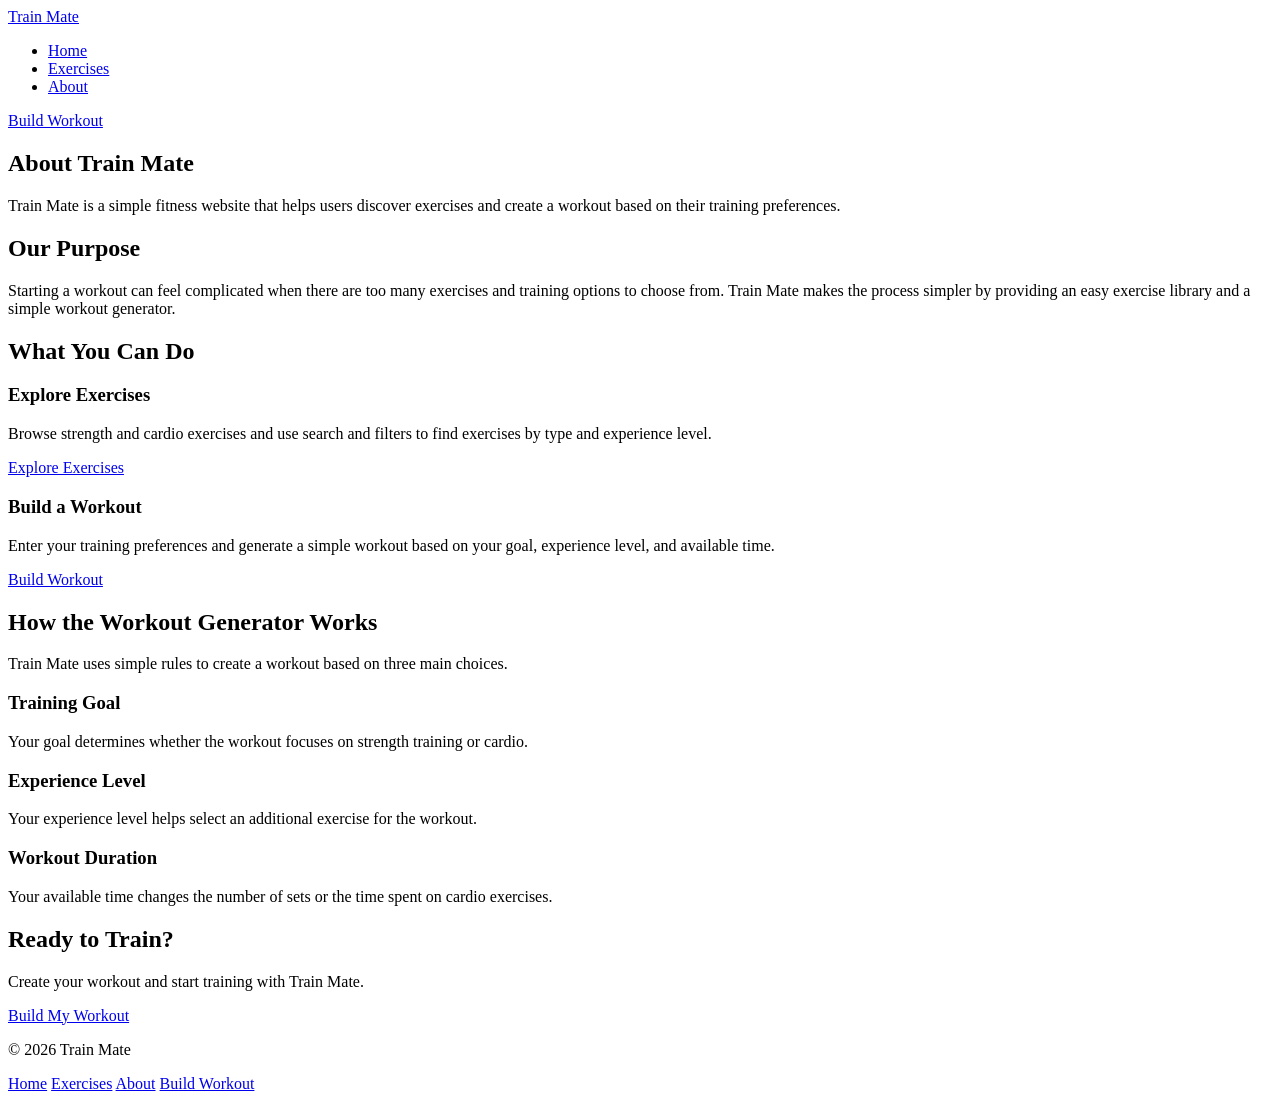
==== about.html @ 8022c373 "Build about page structure" ====
<!DOCTYPE html>
<html lang="en">

<head>
    <meta charset="UTF-8">
    <meta name="viewport" content="width=device-width, initial-scale=1.0">

    <title>About | Train Mate</title>

    <meta
        name="description"
        content="Learn about Train Mate and how it helps users discover exercises and create simple workouts."
    >

    <!-- CSS -->
    <link rel="stylesheet" href="css/style.css">
    <link rel="stylesheet" href="css/about.css">
</head>

<body>

    <!-- Header -->
    <header>

        <!-- Navigation -->
        <nav class="navbar">

            <!-- Logo -->
            <a href="index.html" class="logo">Train Mate</a>

            <!-- Navigation links -->
            <ul class="nav-links">
                <li><a href="index.html">Home</a></li>
                <li><a href="exercises.html">Exercises</a></li>
                <li><a href="about.html" aria-current="page">About</a></li>
            </ul>

            <!-- Main navigation action -->
            <a href="workout.html" class="btn">Build Workout</a>

        </nav>

    </header>

    <!-- Main content -->
    <main>

        <!-- About introduction -->
        <section class="about-intro">

            <h1>About Train Mate</h1>

            <p>
                Train Mate is a simple fitness website that helps users
                discover exercises and create a workout based on their
                training preferences.
            </p>

        </section>

        <!-- Our purpose -->
        <section class="about-purpose">

            <h2>Our Purpose</h2>

            <p>
                Starting a workout can feel complicated when there are too many
                exercises and training options to choose from. Train Mate makes
                the process simpler by providing an easy exercise library and
                a simple workout generator.
            </p>

        </section>

        <!-- Train Mate features -->
        <section class="about-features">

            <h2>What You Can Do</h2>

            <div class="feature-cards">

                <!-- Exercise library -->
                <article class="feature-card">

                    <h3>Explore Exercises</h3>

                    <p>
                        Browse strength and cardio exercises and use search
                        and filters to find exercises by type and experience level.
                    </p>

                    <a href="exercises.html" class="btn-secondary">
                        Explore Exercises
                    </a>

                </article>

                <!-- Workout builder -->
                <article class="feature-card">

                    <h3>Build a Workout</h3>

                    <p>
                        Enter your training preferences and generate a simple
                        workout based on your goal, experience level, and
                        available time.
                    </p>

                    <a href="workout.html" class="btn">
                        Build Workout
                    </a>

                </article>

            </div>

        </section>

        <!-- Workout generator information -->
        <section class="generator-info">

            <h2>How the Workout Generator Works</h2>

            <p>
                Train Mate uses simple rules to create a workout based on
                three main choices.
            </p>

            <div class="generator-steps">

                <!-- Goal -->
                <article class="generator-step">
                    <h3>Training Goal</h3>
                    <p>
                        Your goal determines whether the workout focuses on
                        strength training or cardio.
                    </p>
                </article>

                <!-- Experience -->
                <article class="generator-step">
                    <h3>Experience Level</h3>
                    <p>
                        Your experience level helps select an additional
                        exercise for the workout.
                    </p>
                </article>

                <!-- Duration -->
                <article class="generator-step">
                    <h3>Workout Duration</h3>
                    <p>
                        Your available time changes the number of sets or
                        the time spent on cardio exercises.
                    </p>
                </article>

            </div>

        </section>

        <!-- Call to action -->
        <section class="about-cta">

            <h2>Ready to Train?</h2>

            <p>
                Create your workout and start training with Train Mate.
            </p>

            <a href="workout.html" class="btn">
                Build My Workout
            </a>

        </section>

    </main>

    <!-- Footer -->
    <footer>

        <p>&copy; 2026 Train Mate</p>

        <!-- Footer navigation -->
        <nav class="footer-nav">
            <a href="index.html">Home</a>
            <a href="exercises.html">Exercises</a>
            <a href="about.html">About</a>
            <a href="workout.html">Build Workout</a>
        </nav>

    </footer>

</body>

</html>
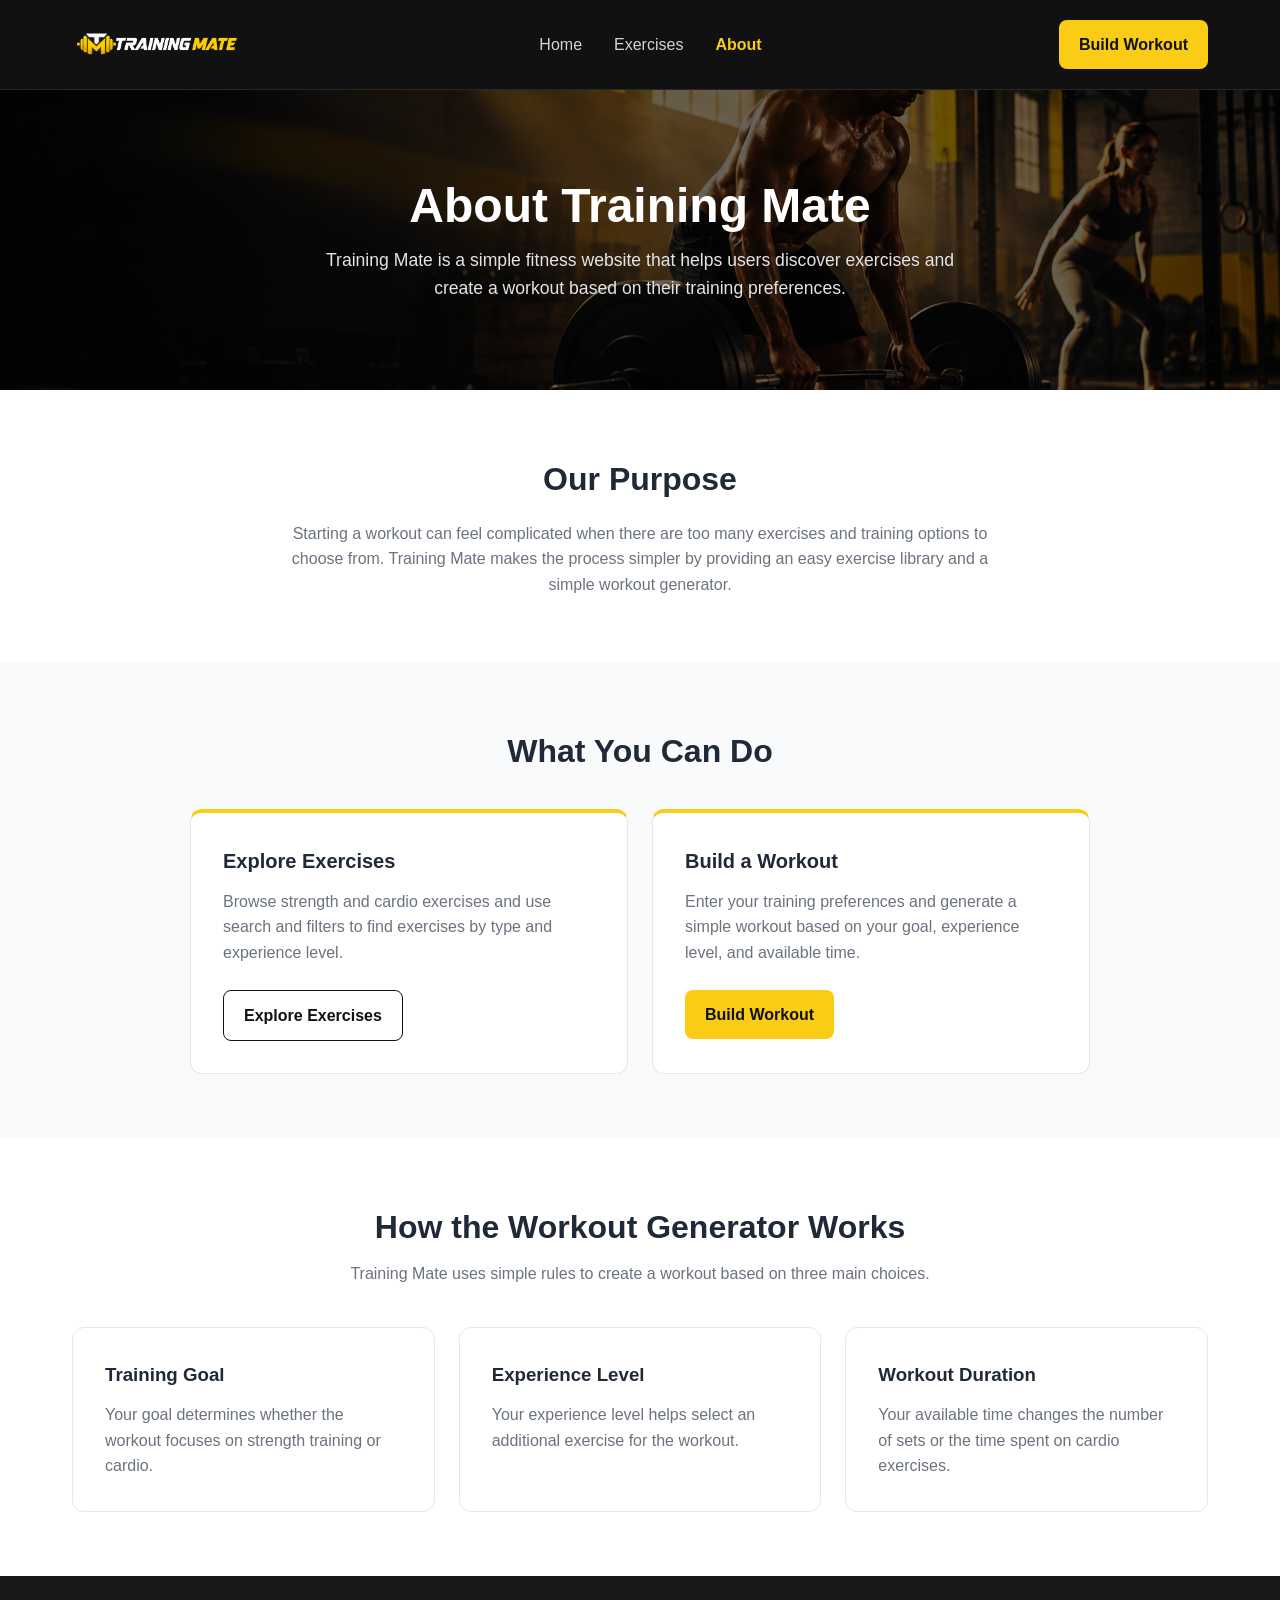
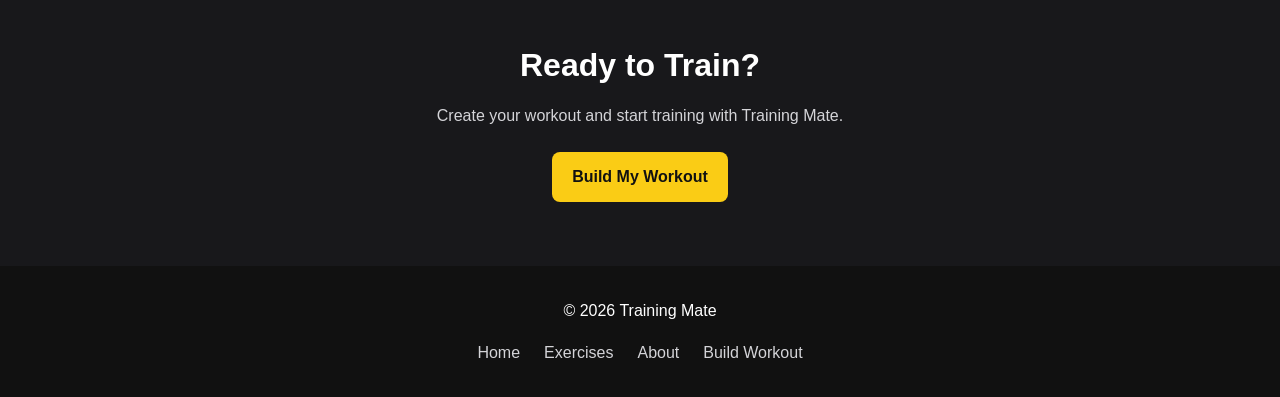
==== commit 8f2d8a3d: "Improve website design and workout functionality" ====
--- a/about.html
+++ b/about.html
@@ -5,11 +5,11 @@
     <meta charset="UTF-8">
     <meta name="viewport" content="width=device-width, initial-scale=1.0">
 
-    <title>About | Train Mate</title>
+    <title>About | Training Mate</title>
 
     <meta
         name="description"
-        content="Learn about Train Mate and how it helps users discover exercises and create simple workouts."
+        content="Learn about Training Mate and how it helps users discover exercises and create simple workouts."
     >
 
     <!-- CSS -->
@@ -21,12 +21,12 @@
 
     <!-- Header -->
     <header>
-
-        <!-- Navigation -->
         <nav class="navbar">
 
             <!-- Logo -->
-            <a href="index.html" class="logo">Train Mate</a>
+            <a href="index.html" class="logo">
+                <img src="images/general/logo.png" alt="Training Mate">
+            </a>
 
             <!-- Navigation links -->
             <ul class="nav-links">
@@ -39,49 +39,43 @@
             <a href="workout.html" class="btn">Build Workout</a>
 
         </nav>
-
     </header>
 
     <!-- Main content -->
     <main>
 
-        <!-- About introduction -->
+        <!-- About hero -->
         <section class="about-intro">
-
-            <h1>About Train Mate</h1>
-
-            <p>
-                Train Mate is a simple fitness website that helps users
-                discover exercises and create a workout based on their
-                training preferences.
-            </p>
-
+            <div>
+                <h1>About Training Mate</h1>
+                <p>
+                    Training Mate is a simple fitness website that helps users
+                    discover exercises and create a workout based on their
+                    training preferences.
+                </p>
+            </div>
         </section>
 
         <!-- Our purpose -->
         <section class="about-purpose">
-
             <h2>Our Purpose</h2>
 
             <p>
                 Starting a workout can feel complicated when there are too many
-                exercises and training options to choose from. Train Mate makes
+                exercises and training options to choose from. Training Mate makes
                 the process simpler by providing an easy exercise library and
                 a simple workout generator.
             </p>
-
         </section>
 
-        <!-- Train Mate features -->
+        <!-- Training Mate features -->
         <section class="about-features">
-
             <h2>What You Can Do</h2>
 
             <div class="feature-cards">
 
                 <!-- Exercise library -->
                 <article class="feature-card">
-
                     <h3>Explore Exercises</h3>
 
                     <p>
@@ -92,12 +86,10 @@
                     <a href="exercises.html" class="btn-secondary">
                         Explore Exercises
                     </a>
-
                 </article>
 
                 <!-- Workout builder -->
                 <article class="feature-card">
-
                     <h3>Build a Workout</h3>
 
                     <p>
@@ -109,20 +101,17 @@
                     <a href="workout.html" class="btn">
                         Build Workout
                     </a>
-
                 </article>
 
             </div>
-
         </section>
 
         <!-- Workout generator information -->
         <section class="generator-info">
-
             <h2>How the Workout Generator Works</h2>
 
             <p>
-                Train Mate uses simple rules to create a workout based on
+                Training Mate uses simple rules to create a workout based on
                 three main choices.
             </p>
 
@@ -156,39 +145,33 @@
                 </article>
 
             </div>
-
         </section>
 
         <!-- Call to action -->
         <section class="about-cta">
-
             <h2>Ready to Train?</h2>
 
             <p>
-                Create your workout and start training with Train Mate.
+                Create your workout and start training with Training Mate.
             </p>
 
             <a href="workout.html" class="btn">
                 Build My Workout
             </a>
-
         </section>
 
     </main>
 
     <!-- Footer -->
     <footer>
+        <p>&copy; 2026 Training Mate</p>
 
-        <p>&copy; 2026 Train Mate</p>
-
-        <!-- Footer navigation -->
         <nav class="footer-nav">
             <a href="index.html">Home</a>
             <a href="exercises.html">Exercises</a>
             <a href="about.html">About</a>
             <a href="workout.html">Build Workout</a>
         </nav>
-
     </footer>
 
 </body>
--- a/css/style.css
+++ b/css/style.css
@@ -0,0 +1,170 @@
+/* ----- General styles ----- */
+
+* {
+    margin: 0;
+    padding: 0;
+    box-sizing: border-box;
+}
+
+body {
+    font-family: Arial, Helvetica, sans-serif;
+    line-height: 1.6;
+    color: #1f2937;
+    background-color: #ffffff;
+}
+
+a {
+    color: inherit;
+    text-decoration: none;
+}
+
+/* Primary button */
+.btn {
+    display: inline-block;
+    padding: 0.75rem 1.25rem;
+    border: none;
+    border-radius: 0.5rem;
+    background-color: #facc15;
+    color: #111111;
+    font: inherit;
+    font-weight: 700;
+    cursor: pointer;
+    transition: background-color 0.2s ease, transform 0.2s ease;
+}
+
+.btn:hover {
+    background-color: #eab308;
+    transform: translateY(-1px);
+}
+
+/* Secondary button */
+.btn-secondary {
+    display: inline-block;
+    padding: 0.75rem 1.25rem;
+    border: 1px solid #111111;
+    border-radius: 0.5rem;
+    color: #111111;
+    font-weight: 600;
+    transition: background-color 0.2s ease, color 0.2s ease;
+}
+
+.btn-secondary:hover {
+    background-color: #111111;
+    color: #ffffff;
+}
+
+
+/* ----- Navigation ----- */
+
+header {
+    border-bottom: 1px solid #27272a;
+    background-color: #111111;
+}
+
+.navbar {
+    max-width: 1200px;
+    margin: 0 auto;
+    padding: 1rem 2rem;
+    display: flex;
+    align-items: center;
+    justify-content: space-between;
+    gap: 2rem;
+}
+
+/* Logo */
+.logo {
+    display: flex;
+    align-items: center;
+    flex-shrink: 0;
+}
+
+.logo img {
+    display: block;
+    width: 170px;
+    height: auto;
+}
+
+/* Navigation links */
+.nav-links {
+    display: flex;
+    align-items: center;
+    gap: 2rem;
+    list-style: none;
+}
+
+.nav-links a {
+    color: #d4d4d8;
+    font-weight: 500;
+}
+
+.nav-links a:hover {
+    color: #facc15;
+}
+
+.nav-links a[aria-current="page"] {
+    color: #facc15;
+    font-weight: 700;
+}
+
+
+/* ----- Main content ----- */
+
+main {
+    min-height: 70vh;
+}
+
+section {
+    padding: 4rem 2rem;
+}
+
+
+/* ----- Footer ----- */
+
+footer {
+    padding: 2rem;
+    background-color: #111111;
+    color: #ffffff;
+    text-align: center;
+}
+
+.footer-nav {
+    display: flex;
+    justify-content: center;
+    flex-wrap: wrap;
+    gap: 1.5rem;
+    margin-top: 1rem;
+}
+
+.footer-nav a {
+    color: #d4d4d8;
+}
+
+.footer-nav a:hover {
+    color: #facc15;
+}
+
+
+/* ----- Responsive design ----- */
+
+@media (max-width: 768px) {
+
+    .navbar {
+        flex-direction: column;
+        gap: 1rem;
+        padding: 1rem;
+    }
+
+    .logo img {
+        width: 150px;
+    }
+
+    .nav-links {
+        gap: 1rem;
+        flex-wrap: wrap;
+        justify-content: center;
+    }
+
+    section {
+        padding: 3rem 1.25rem;
+    }
+}
--- a/css/about.css
+++ b/css/about.css
@@ -0,0 +1,169 @@
+/* ----- About hero ----- */
+
+.about-intro {
+    min-height: 300px;
+    display: flex;
+    align-items: center;
+    justify-content: center;
+    background:
+        linear-gradient(
+            rgba(0, 0, 0, 0.6),
+            rgba(0, 0, 0, 0.6)
+        ),
+        url("../images/general/hero-about.png");
+    background-size: cover;
+    background-position: center;
+    background-repeat: no-repeat;
+    color: #ffffff;
+    text-align: center;
+}
+
+.about-intro > div {
+    width: 100%;
+    max-width: 750px;
+}
+
+.about-intro h1 {
+    margin-bottom: 0.75rem;
+    font-size: 3rem;
+    line-height: 1.2;
+}
+
+.about-intro p {
+    max-width: 650px;
+    margin: 0 auto;
+    color: #e4e4e7;
+    font-size: 1.1rem;
+}
+
+/* ----- Our purpose ----- */
+
+.about-purpose {
+    max-width: 800px;
+    margin: 0 auto;
+    text-align: center;
+}
+
+.about-purpose h2 {
+    margin-bottom: 1rem;
+    font-size: 2rem;
+}
+
+.about-purpose p {
+    color: #6b7280;
+}
+
+/* ----- Features ----- */
+
+.about-features {
+    background-color: #f8fafc;
+    text-align: center;
+}
+
+.about-features > h2 {
+    margin-bottom: 2rem;
+    font-size: 2rem;
+}
+
+.feature-cards {
+    max-width: 900px;
+    margin: 0 auto;
+    display: flex;
+    gap: 1.5rem;
+}
+
+.feature-card {
+    flex: 1;
+    padding: 2rem;
+    border: 1px solid #e5e7eb;
+    border-top: 4px solid #facc15;
+    border-radius: 0.75rem;
+    background-color: #ffffff;
+    text-align: left;
+}
+
+.feature-card h3 {
+    margin-bottom: 0.75rem;
+    font-size: 1.25rem;
+}
+
+.feature-card p {
+    margin-bottom: 1.5rem;
+    color: #6b7280;
+}
+
+/* ----- Workout generator ----- */
+
+.generator-info {
+    max-width: 1200px;
+    margin: 0 auto;
+    text-align: center;
+}
+
+.generator-info > h2 {
+    margin-bottom: 0.5rem;
+    font-size: 2rem;
+}
+
+.generator-info > p {
+    margin-bottom: 2.5rem;
+    color: #6b7280;
+}
+
+.generator-steps {
+    display: flex;
+    gap: 1.5rem;
+}
+
+.generator-step {
+    flex: 1;
+    padding: 2rem;
+    border: 1px solid #e5e7eb;
+    border-radius: 0.75rem;
+    background-color: #ffffff;
+    text-align: left;
+}
+
+.generator-step h3 {
+    margin-bottom: 0.75rem;
+}
+
+.generator-step p {
+    color: #6b7280;
+}
+
+/* ----- Call to action ----- */
+
+.about-cta {
+    background-color: #18181b;
+    color: #ffffff;
+    text-align: center;
+}
+
+.about-cta h2 {
+    margin-bottom: 0.75rem;
+    font-size: 2rem;
+}
+
+.about-cta p {
+    margin-bottom: 1.5rem;
+    color: #d4d4d8;
+}
+
+/* ----- Responsive design ----- */
+
+@media (max-width: 768px) {
+
+    .about-intro {
+        min-height: 240px;
+    }
+
+    .about-intro h1 {
+        font-size: 2.25rem;
+    }
+
+    .feature-cards,
+    .generator-steps {
+        flex-direction: column;
+    }
+}
